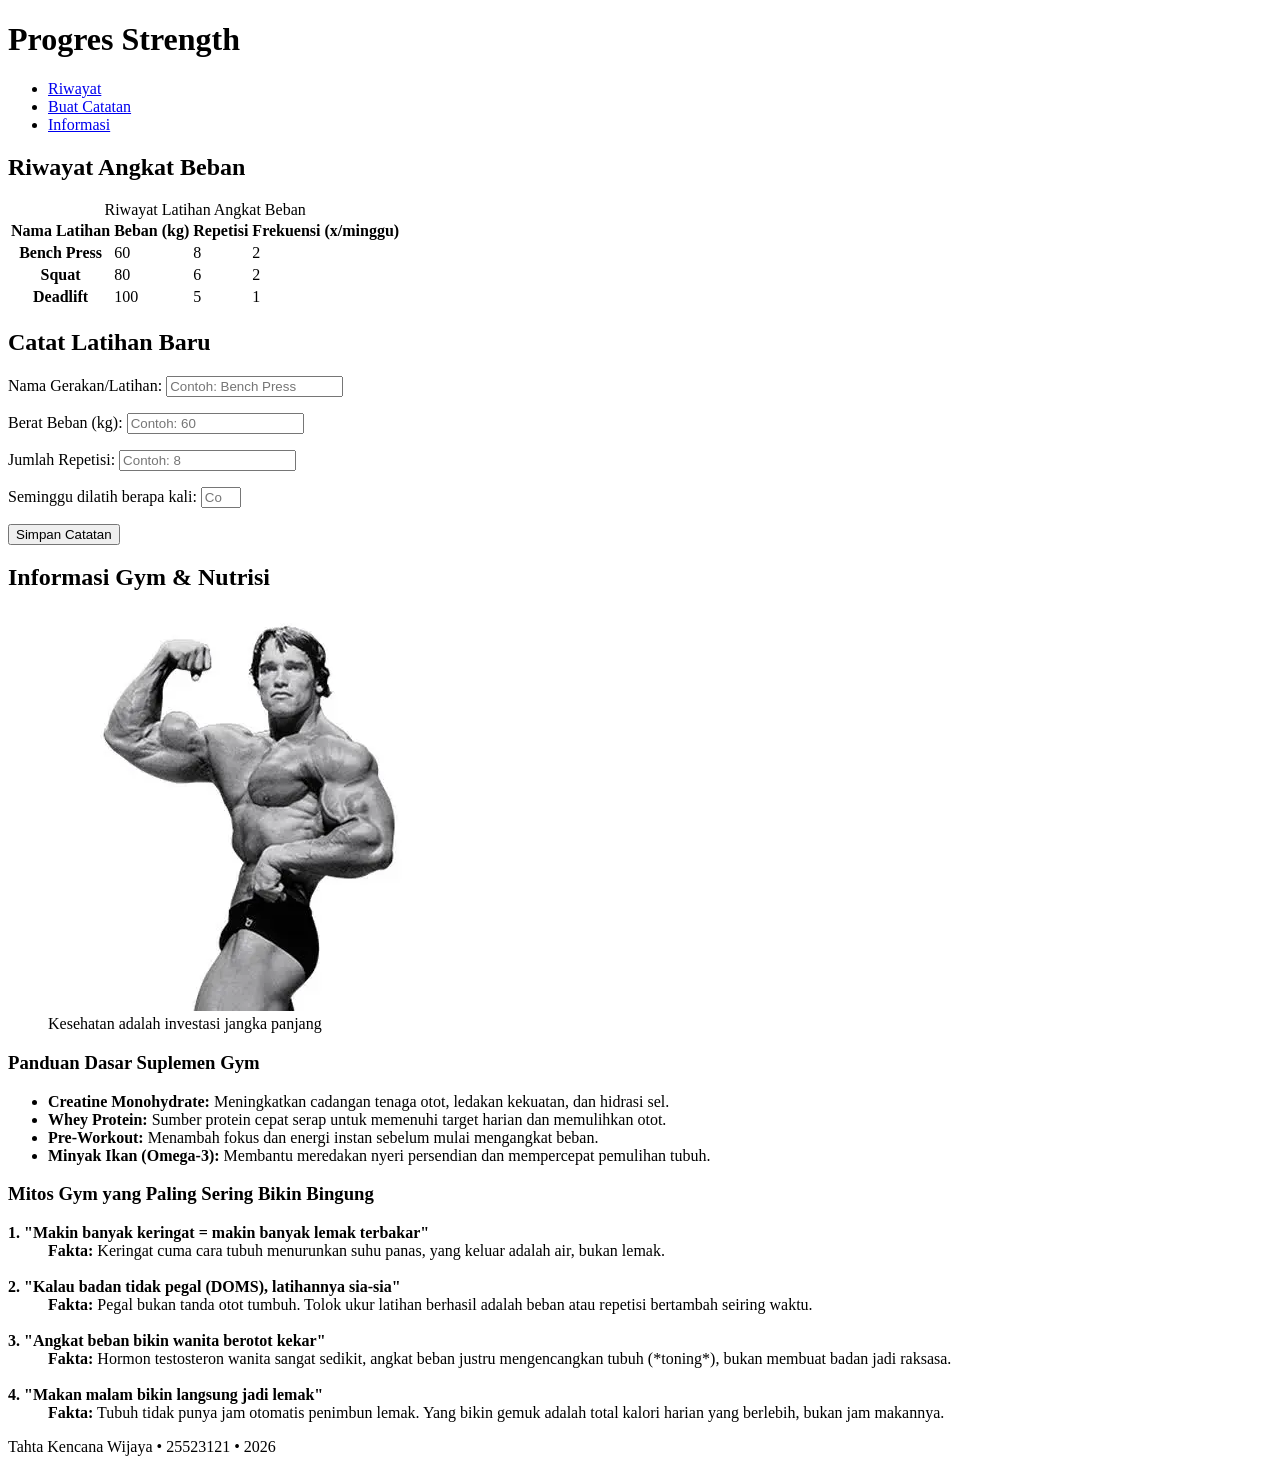
==== worksheet-p4/profil.html @ 01c8a8cb "www" ====
<!DOCTYPE html>
<html lang="id">
<head>
  <meta charset="utf-8">
  <meta name="viewport" content="width=device-width, initial-scale=1.0">
  <title>Progress Strg</title>
</head>

<body>
  <header>
    <h1>Progres Strength</h1>
    <nav aria-label="Navigasi utama">
      <ul>
        <li><a href="#bagian-1">Riwayat</a></li>
        <li><a href="#bagian-2">Buat Catatan</a></li>
        <li><a href="#informasi">Informasi</a></li>
      </ul>
    </nav>
  </header>

  <main>
    <!-- Seksi Riwayat Angkat Beban -->
    <section id="bagian-1">
      <h2>Riwayat Angkat Beban</h2>
      <table>
        <caption>Riwayat Latihan Angkat Beban</caption>
        <thead>
          <tr>
            <th scope="col">Nama Latihan</th>
            <th scope="col">Beban (kg)</th>
            <th scope="col">Repetisi</th>
            <th scope="col">Frekuensi (x/minggu)</th>
          </tr>
        </thead>
        <tbody id="tabel-riwayat-body">
          <tr>
            <th scope="row">Bench Press</th>
            <td>60</td>
            <td>8</td>
            <td>2</td>
          </tr>
          <tr>
            <th scope="row">Squat</th>
            <td>80</td>
            <td>6</td>
            <td>2</td>
          </tr>
          <tr>
            <th scope="row">Deadlift</th>
            <td>100</td>
            <td>5</td>
            <td>1</td>
          </tr>
        </tbody>
      </table>
    </section>

    <!-- Seksi Catatan / Form Latihan Baru -->
    <section id="bagian-2">
      <h2>Catat Latihan Baru</h2>
      <form id="form-latihan">
        <p>
          <label for="nama-gerakan">Nama Gerakan/Latihan:</label>
          <input type="text" id="nama-gerakan" name="nama_gerakan" placeholder="Contoh: Bench Press" required>
        </p>

        <p>
          <label for="berat-beban">Berat Beban (kg):</label>
          <input type="number" id="berat-beban" name="berat_beban" min="1" step="0.5" placeholder="Contoh: 60" required>
        </p>

        <p>
          <label for="jumlah-repetisi">Jumlah Repetisi:</label>
          <input type="number" id="jumlah-repetisi" name="jumlah_repetisi" min="1" placeholder="Contoh: 8" required>
        </p>

        <p>
          <label for="frekuensi-mingguan">Seminggu dilatih berapa kali:</label>
          <input type="number" id="frekuensi-mingguan" name="frekuensi_mingguan" min="1" max="7" placeholder="Contoh: 2" required>
        </p>

        <button type="submit">Simpan Catatan</button>
      </form>
    </section>

    <!-- Seksi Informasi: Suplemen & Mitos Gym -->
    <section id="informasi">
      <h2>Informasi Gym & Nutrisi</h2>
      
      <figure>
        <img src="fotocoba-1.webp"
             alt="Arnold Schwarzenegger flexing bicep pose"
             width="400" height="400" loading="lazy">
        <figcaption>Kesehatan adalah investasi jangka panjang</figcaption>
      </figure>

      <article>
        <h3>Panduan Dasar Suplemen Gym</h3>
        <ul>
          <li><strong>Creatine Monohydrate:</strong> Meningkatkan cadangan tenaga otot, ledakan kekuatan, dan hidrasi sel.</li>
          <li><strong>Whey Protein:</strong> Sumber protein cepat serap untuk memenuhi target harian dan memulihkan otot.</li>
          <li><strong>Pre-Workout:</strong> Menambah fokus dan energi instan sebelum mulai mengangkat beban.</li>
          <li><strong>Minyak Ikan (Omega-3):</strong> Membantu meredakan nyeri persendian dan mempercepat pemulihan tubuh.</li>
        </ul>
      </article>

      <article>
        <h3>Mitos Gym yang Paling Sering Bikin Bingung</h3>
        <dl>
          <dt><strong>1. "Makin banyak keringat = makin banyak lemak terbakar"</strong></dt>
          <dd><strong>Fakta:</strong> Keringat cuma cara tubuh menurunkan suhu panas, yang keluar adalah air, bukan lemak.</dd>
          <br>
          <dt><strong>2. "Kalau badan tidak pegal (DOMS), latihannya sia-sia"</strong></dt>
          <dd><strong>Fakta:</strong> Pegal bukan tanda otot tumbuh. Tolok ukur latihan berhasil adalah beban atau repetisi bertambah seiring waktu.</dd>
          <br>
          <dt><strong>3. "Angkat beban bikin wanita berotot kekar"</strong></dt>
          <dd><strong>Fakta:</strong> Hormon testosteron wanita sangat sedikit, angkat beban justru mengencangkan tubuh (*toning*), bukan membuat badan jadi raksasa.</dd>
          <br>
          <dt><strong>4. "Makan malam bikin langsung jadi lemak"</strong></dt>
          <dd><strong>Fakta:</strong> Tubuh tidak punya jam otomatis penimbun lemak. Yang bikin gemuk adalah total kalori harian yang berlebih, bukan jam makannya.</dd>
        </dl>
      </article>
    </section>
  </main>

  <footer>
    <p>Tahta Kencana Wijaya • 25523121 • 2026</p>
  </footer>

  <script>
    const form = document.getElementById('form-latihan');
    const tableBody = document.getElementById('tabel-riwayat-body');

    form.addEventListener('submit', function(event) {
      event.preventDefault();

      const nama = document.getElementById('nama-gerakan').value;
      const beban = document.getElementById('berat-beban').value;
      const repetisi = document.getElementById('jumlah-repetisi').value;
      const frekuensi = document.getElementById('frekuensi-mingguan').value;

      const barisBaru = document.createElement('tr');
      barisBaru.innerHTML = `
        <th scope="row">${nama}</th>
        <td>${beban}</td>
        <td>${repetisi}</td>
        <td>${frekuensi}</td>
      `;

      tableBody.appendChild(barisBaru);
      form.reset();
    });
  </script>
</body>
</html>
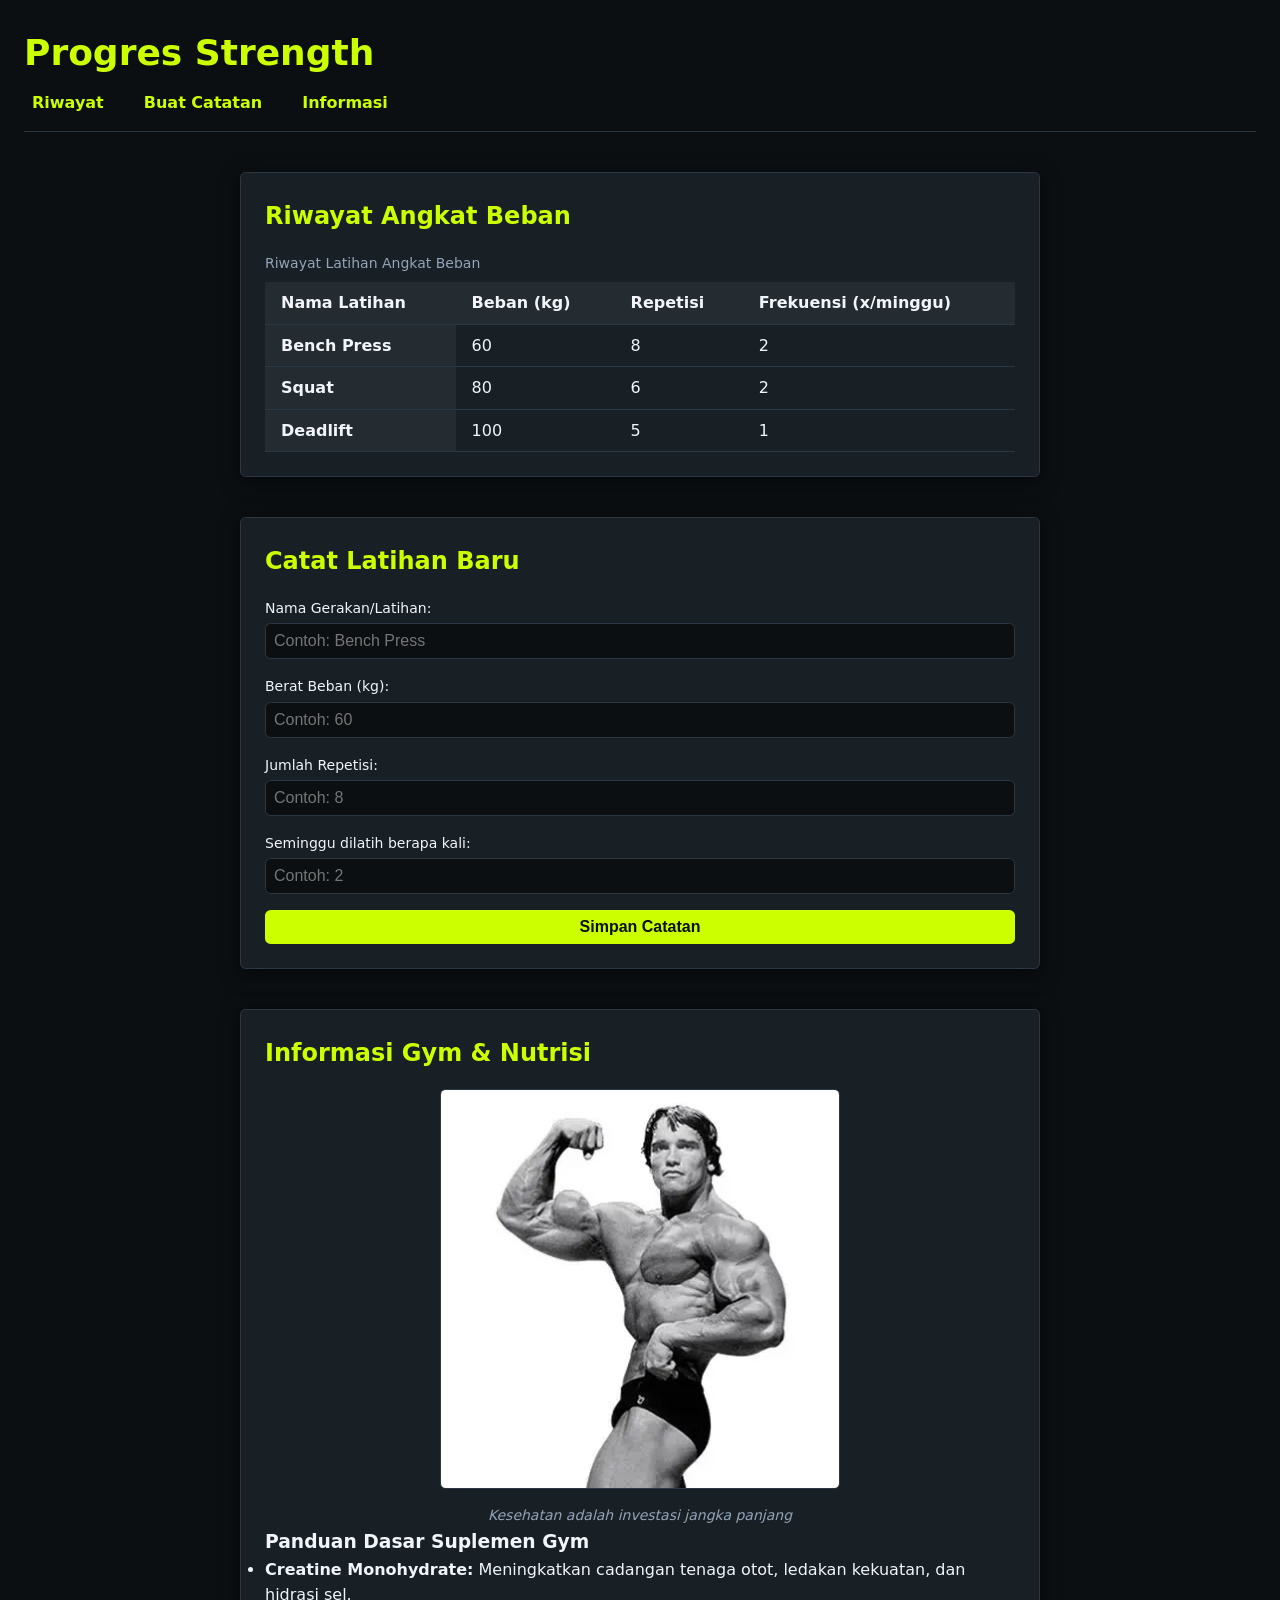
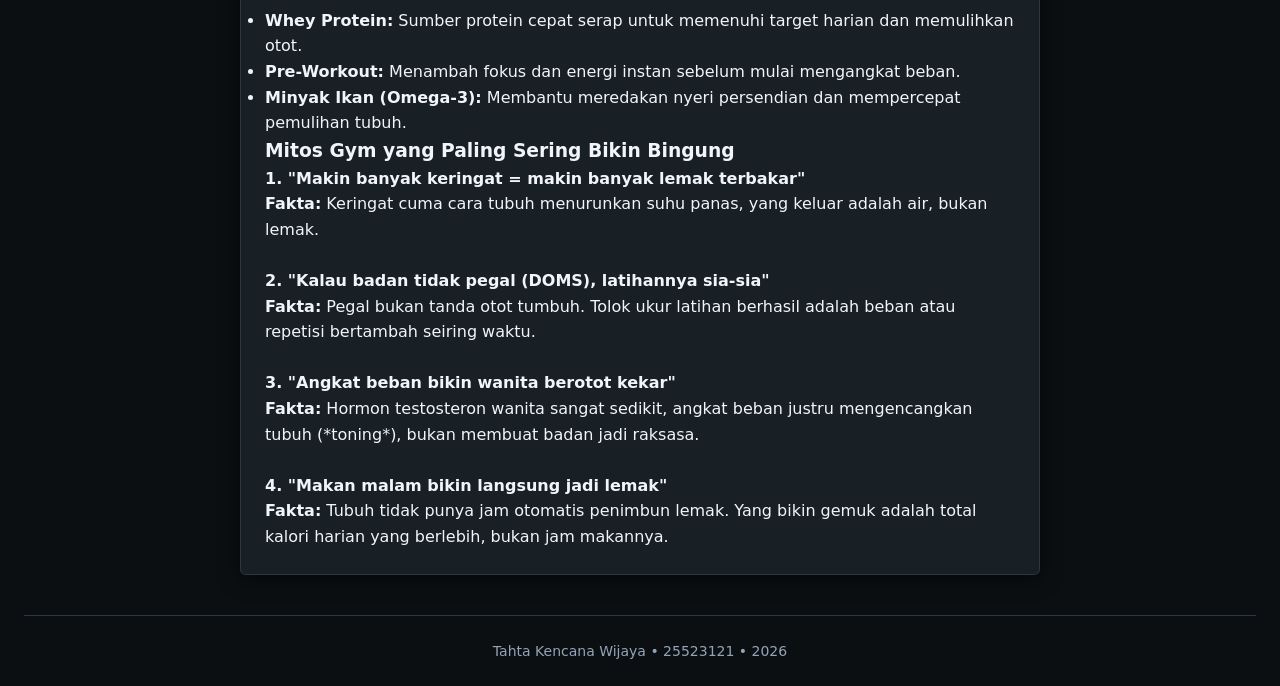
==== commit 77931316: "tes3" ====
--- a/worksheet-p4/profil.html
+++ b/worksheet-p4/profil.html
@@ -4,6 +4,11 @@
   <meta charset="utf-8">
   <meta name="viewport" content="width=device-width, initial-scale=1.0">
   <title>Progress Strg</title>
+  <link rel="stylesheet" href="css/tokens.css">
+  <link rel="stylesheet" href="css/base.css">
+  <link rel="stylesheet" href="css/tema.css">
+  <link rel="stylesheet" href="css/layout.css">
+  <link rel="stylesheet" href="css/komponen.css">
 </head>
 
 <body>
@@ -140,12 +145,23 @@
       const frekuensi = document.getElementById('frekuensi-mingguan').value;
 
       const barisBaru = document.createElement('tr');
-      barisBaru.innerHTML = `
-        <th scope="row">${nama}</th>
-        <td>${beban}</td>
-        <td>${repetisi}</td>
-        <td>${frekuensi}</td>
-      `;
+      barisBaru.classList.add('catatan-baru');
+
+      const namaCell = document.createElement('th');
+      namaCell.scope = 'row';
+      namaCell.append(document.createTextNode(nama));
+
+      const labelCatatan = document.createElement('span');
+      labelCatatan.className = 'label-catatan-baru';
+      labelCatatan.textContent = 'Catatan baru';
+      namaCell.append(labelCatatan);
+      barisBaru.append(namaCell);
+
+      [beban, repetisi, frekuensi].forEach(function(nilai) {
+        const cell = document.createElement('td');
+        cell.textContent = nilai;
+        barisBaru.append(cell);
+      });
 
       tableBody.appendChild(barisBaru);
       form.reset();
--- a/worksheet-p4/css/tokens.css
+++ b/worksheet-p4/css/tokens.css
@@ -0,0 +1,29 @@
+:root {
+  /* Palet Warna */
+  --color-bg: #0B0F12;
+  --color-fg: #F1F5F9;
+  --color-surface: #182026;
+  --color-border: #2B3742;
+  --color-primary: #CCFF00;       /* Volt / Neon Lime */
+  --color-primary-text: #0B0F12;  /* Teks hitam agar kontras di atas tombol neon */
+  --color-danger: #FF3B30;
+  --color-focus: #A3E635;
+
+  /* Jarak / Spacing */
+  --space-1: 0.25rem;
+  --space-2: 0.5rem;
+  --space-3: 1rem;
+  --space-4: 1.5rem;
+  --space-6: 2.5rem;
+
+  /* Sudut & Efek */
+  --radius-md: 0.35rem;
+  --radius-full: 9999px;
+  --shadow-1: 0 4px 20px rgba(0, 0, 0, 0.5);
+
+  /* Tipografi */
+  --text-sm: 0.875rem;
+  --text-md: 1rem;
+  --text-xl: 1.5rem;
+  --text-3xl: 2.25rem;
+}
--- a/worksheet-p4/css/base.css
+++ b/worksheet-p4/css/base.css
@@ -0,0 +1,42 @@
+* {
+  box-sizing: border-box;
+  margin: 0;
+  padding: 0;
+}
+
+body {
+  background-color: var(--color-bg);
+  color: var(--color-fg);
+  font-family: system-ui, -apple-system, sans-serif;
+  line-height: 1.6;
+  font-size: var(--text-md);
+  padding: var(--space-4);
+}
+
+h1 {
+  font-size: var(--text-3xl);
+  color: var(--color-primary);
+  margin-bottom: var(--space-2);
+}
+
+h2 {
+  font-size: var(--text-xl);
+  color: var(--color-primary);
+  margin-bottom: var(--space-3);
+}
+
+a {
+  color: var(--color-primary);
+  text-decoration: none;
+  transition: opacity 0.2s ease;
+}
+
+a:hover {
+  text-decoration: underline;
+  opacity: 0.85;
+}
+
+:focus-visible {
+  outline: 2px solid var(--color-focus);
+  outline-offset: 2px;
+}
--- a/worksheet-p4/css/tema.css
+++ b/worksheet-p4/css/tema.css
@@ -0,0 +1,6 @@
+/* tema.css */
+body[data-theme="dark"] {
+  --color-bg: #0B0F12;
+  --color-surface: #182026;
+  --color-fg: #F1F5F9;
+}
--- a/worksheet-p4/css/layout.css
+++ b/worksheet-p4/css/layout.css
@@ -0,0 +1,43 @@
+header {
+  border-bottom: 1px solid var(--color-border);
+  padding-bottom: var(--space-3);
+  margin-bottom: var(--space-6);
+}
+
+/* Navigasi horizontal (menghilangkan bullet list di gambar) */
+nav ul {
+  display: flex;
+  gap: var(--space-4);
+  list-style: none;
+  margin-top: var(--space-2);
+}
+
+nav a {
+  font-weight: 600;
+  padding: var(--space-1) var(--space-2);
+}
+
+main {
+  display: flex;
+  flex-direction: column;
+  gap: var(--space-6);
+  max-width: 800px;
+  margin: 0 auto;
+}
+
+section {
+  background-color: var(--color-surface);
+  border: 1px solid var(--color-border);
+  border-radius: var(--radius-md);
+  padding: var(--space-4);
+  box-shadow: var(--shadow-1);
+}
+
+footer {
+  text-align: center;
+  margin-top: var(--space-6);
+  padding-top: var(--space-4);
+  border-top: 1px solid var(--color-border);
+  color: #94A3B8;
+  font-size: var(--text-sm);
+}
--- a/worksheet-p4/css/komponen.css
+++ b/worksheet-p4/css/komponen.css
@@ -0,0 +1,109 @@
+/* Tabel Riwayat */
+table {
+  width: 100%;
+  border-collapse: collapse;
+  margin-top: var(--space-2);
+}
+
+caption {
+  text-align: left;
+  font-size: var(--text-sm);
+  color: #94A3B8;
+  margin-bottom: var(--space-2);
+}
+
+th, td {
+  padding: var(--space-2) var(--space-3);
+  text-align: left;
+  border-bottom: 1px solid var(--color-border);
+}
+
+th {
+  background-color: rgba(255, 255, 255, 0.05);
+  font-weight: 600;
+}
+
+.catatan-baru > * {
+  background-color: rgba(34, 197, 94, 0.12);
+}
+
+.catatan-baru > :first-child {
+  border-left: 3px solid #22C55E;
+}
+
+.label-catatan-baru {
+  display: inline-block;
+  margin-left: var(--space-2);
+  padding: 0 var(--space-1);
+  border-radius: var(--radius-md);
+  background-color: #22C55E;
+  color: #052E16;
+  font-size: var(--text-sm);
+  font-weight: 700;
+  white-space: nowrap;
+}
+
+/* Form & Input */
+form p {
+  margin-bottom: var(--space-3);
+  display: flex;
+  flex-direction: column;
+  gap: var(--space-1);
+}
+
+label {
+  font-size: var(--text-sm);
+  font-weight: 500;
+}
+
+input {
+  background-color: var(--color-bg);
+  color: var(--color-fg);
+  border: 1px solid var(--color-border);
+  border-radius: var(--radius-md);
+  padding: var(--space-2);
+  font-size: var(--text-md);
+}
+
+input:focus {
+  border-color: var(--color-primary);
+  outline: none;
+}
+
+/* Tombol Simpan Catatan (Mengganti tombol default di gambar) */
+button[type="submit"] {
+  background-color: var(--color-primary);
+  color: var(--color-primary-text);
+  font-weight: 700;
+  font-size: var(--text-md);
+  border: none;
+  border-radius: var(--radius-md);
+  padding: var(--space-2) var(--space-4);
+  cursor: pointer;
+  transition: transform 0.15s ease, filter 0.15s ease;
+  width: 100%;
+}
+
+button[type="submit"]:hover {
+  filter: brightness(1.1);
+  transform: translateY(-1px);
+}
+
+/* Gambar & Inspirasi */
+figure {
+  text-align: center;
+}
+
+figure img {
+  max-width: 100%;
+  height: auto;
+  border-radius: var(--radius-md);
+  border: 1px solid var(--color-border);
+}
+
+figcaption {
+  margin-top: var(--space-2);
+  font-style: italic;
+  font-size: var(--text-sm);
+  color: #94A3B8;
+}
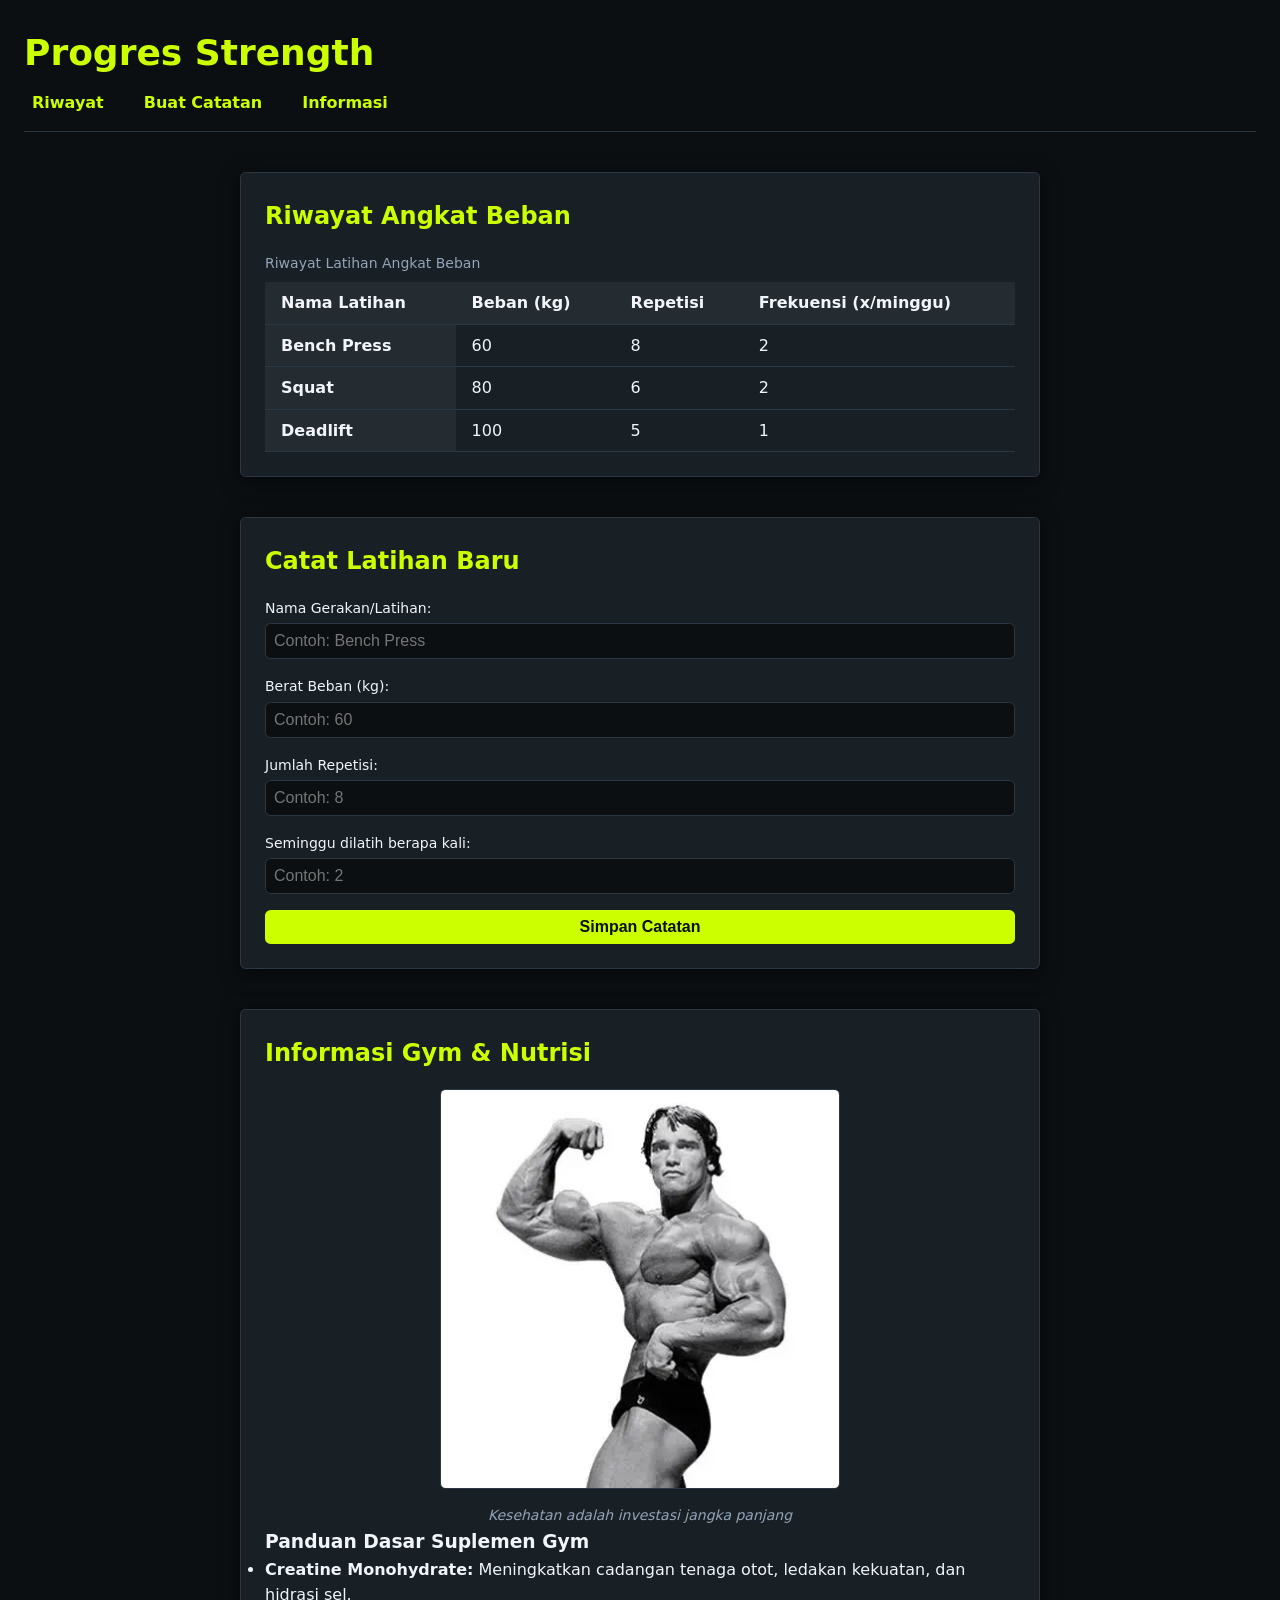
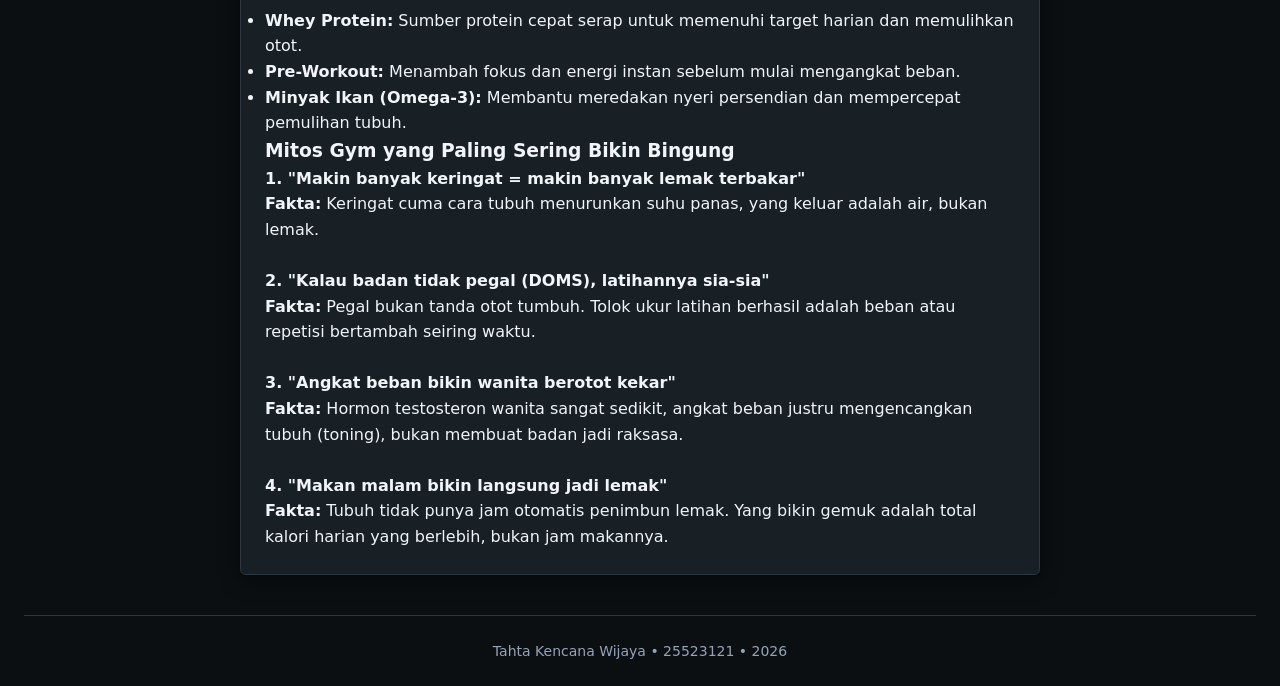
==== commit 26b1e63f: "tes9" ====
--- a/worksheet-p4/profil.html
+++ b/worksheet-p4/profil.html
@@ -24,7 +24,6 @@
   </header>
 
   <main>
-    <!-- Seksi Riwayat Angkat Beban -->
     <section id="bagian-1">
       <h2>Riwayat Angkat Beban</h2>
       <table>
@@ -60,7 +59,6 @@
       </table>
     </section>
 
-    <!-- Seksi Catatan / Form Latihan Baru -->
     <section id="bagian-2">
       <h2>Catat Latihan Baru</h2>
       <form id="form-latihan">
@@ -88,7 +86,6 @@
       </form>
     </section>
 
-    <!-- Seksi Informasi: Suplemen & Mitos Gym -->
     <section id="informasi">
       <h2>Informasi Gym & Nutrisi</h2>
       
@@ -119,7 +116,7 @@
           <dd><strong>Fakta:</strong> Pegal bukan tanda otot tumbuh. Tolok ukur latihan berhasil adalah beban atau repetisi bertambah seiring waktu.</dd>
           <br>
           <dt><strong>3. "Angkat beban bikin wanita berotot kekar"</strong></dt>
-          <dd><strong>Fakta:</strong> Hormon testosteron wanita sangat sedikit, angkat beban justru mengencangkan tubuh (*toning*), bukan membuat badan jadi raksasa.</dd>
+          <dd><strong>Fakta:</strong> Hormon testosteron wanita sangat sedikit, angkat beban justru mengencangkan tubuh (toning), bukan membuat badan jadi raksasa.</dd>
           <br>
           <dt><strong>4. "Makan malam bikin langsung jadi lemak"</strong></dt>
           <dd><strong>Fakta:</strong> Tubuh tidak punya jam otomatis penimbun lemak. Yang bikin gemuk adalah total kalori harian yang berlebih, bukan jam makannya.</dd>
--- a/worksheet-p4/css/tokens.css
+++ b/worksheet-p4/css/tokens.css
@@ -1,27 +1,23 @@
 :root {
-  /* Palet Warna */
   --color-bg: #0B0F12;
   --color-fg: #F1F5F9;
   --color-surface: #182026;
   --color-border: #2B3742;
-  --color-primary: #CCFF00;       /* Volt / Neon Lime */
-  --color-primary-text: #0B0F12;  /* Teks hitam agar kontras di atas tombol neon */
+  --color-primary: #CCFF00;       
+  --color-primary-text: #0B0F12;  
   --color-danger: #FF3B30;
   --color-focus: #A3E635;
 
-  /* Jarak / Spacing */
   --space-1: 0.25rem;
   --space-2: 0.5rem;
   --space-3: 1rem;
   --space-4: 1.5rem;
   --space-6: 2.5rem;
 
-  /* Sudut & Efek */
   --radius-md: 0.35rem;
   --radius-full: 9999px;
   --shadow-1: 0 4px 20px rgba(0, 0, 0, 0.5);
 
-  /* Tipografi */
   --text-sm: 0.875rem;
   --text-md: 1rem;
   --text-xl: 1.5rem;
--- a/worksheet-p4/css/layout.css
+++ b/worksheet-p4/css/layout.css
@@ -4,7 +4,6 @@
   margin-bottom: var(--space-6);
 }
 
-/* Navigasi horizontal (menghilangkan bullet list di gambar) */
 nav ul {
   display: flex;
   gap: var(--space-4);
--- a/worksheet-p4/css/komponen.css
+++ b/worksheet-p4/css/komponen.css
@@ -1,4 +1,3 @@
-/* Tabel Riwayat */
 table {
   width: 100%;
   border-collapse: collapse;
@@ -43,7 +42,6 @@
   white-space: nowrap;
 }
 
-/* Form & Input */
 form p {
   margin-bottom: var(--space-3);
   display: flex;
@@ -70,7 +68,6 @@
   outline: none;
 }
 
-/* Tombol Simpan Catatan (Mengganti tombol default di gambar) */
 button[type="submit"] {
   background-color: var(--color-primary);
   color: var(--color-primary-text);
@@ -89,7 +86,6 @@
   transform: translateY(-1px);
 }
 
-/* Gambar & Inspirasi */
 figure {
   text-align: center;
 }
